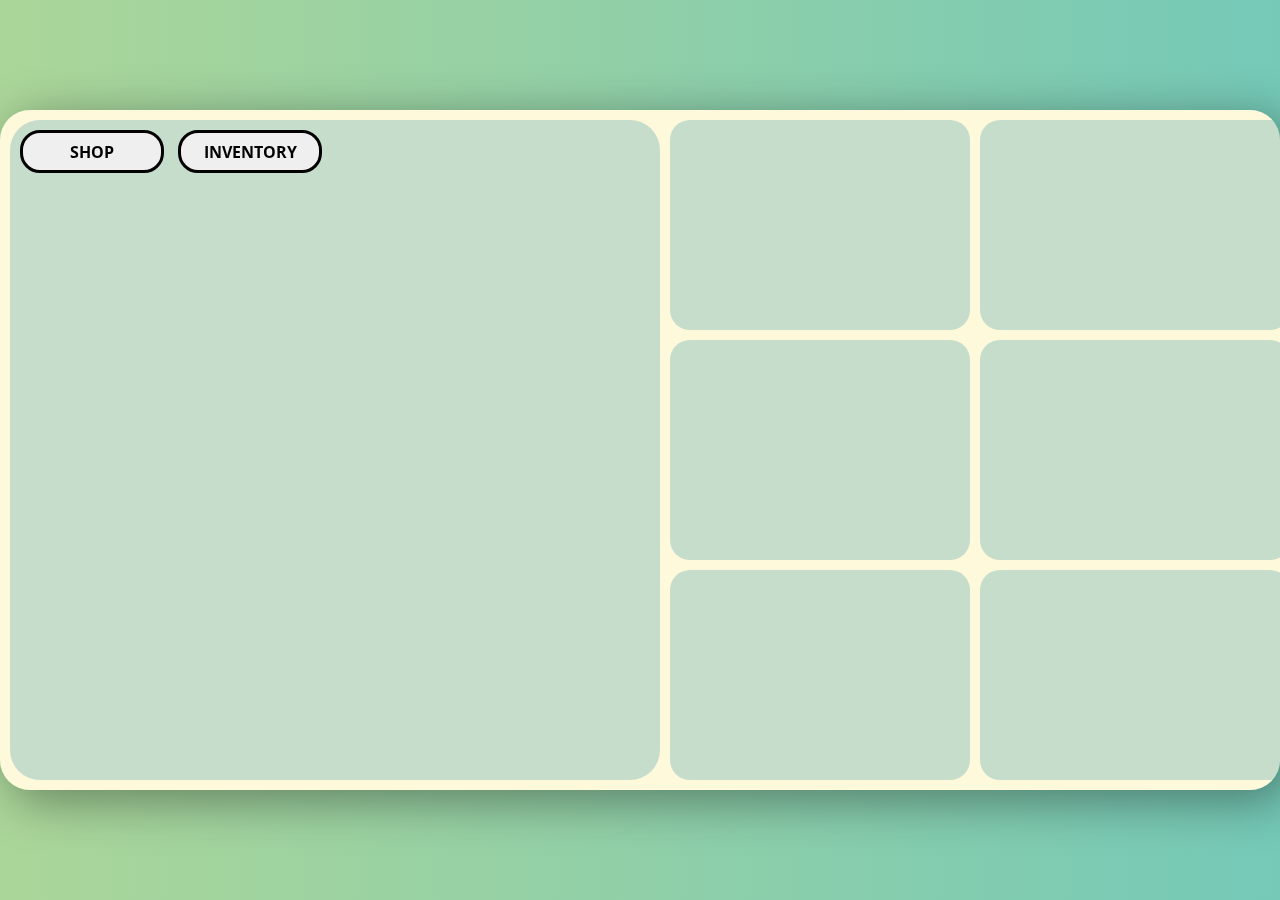
==== index.html @ 49b996ac "initialize repo" ====
<html lang="en">
<head>
    <meta charset="UTF-8">
    <meta name="viewport" content="width=device-width, initial-scale=1.0">
    <title>Prototype v2</title>
    <link rel="stylesheet" href="style.css">
    <style>
       
    </style>
</head>
<body>
    <div class="game-container">
        
        <div class="btn-container">
            <!-- SHOP -->
            <button id="openShop" class="button shop-btn">SHOP</button>
            <dialog id="shop">
                <!-- TOP -->
                <div class="top">
                    <div class="headline">
                        <h2 class="title">SHOP</h2>
                        <input type="search" class="search-bar" id="shop-search" name="shop-search" placeholder="Search.." autocomplete="off">
                        <h2 id="money">$9999</h2>
                    </div>

                    <div class="category-scroll">
                        <button id="caseFilter" class="button category-btn">Case</button>
                        <button id="moboFilter" class="button category-btn">Motherboard</button>
                        <button id="cpuFilter" class="button category-btn">CPU</button>
                        <button id="psuFilter" class="button category-btn">Power&nbsp;Supply</button>
                        <button id="ramFilter" class="button category-btn">Memory</button>
                        <button id="romFilter" class="button category-btn">Storage</button>
                        <button id="coolingFilter" class="button category-btn">Cooling</button>
                    </div>
                    <hr>
                </div>
                
                <!-- MIDDLE -->
                <div class="items-shop">

                </div>
                <!-- BOTTOM -->
                <div class="bottom">
                    <hr>
                    <div class="bottom-container">
                        <label for="quickBuy" class="quick-buy">
                            <input type="checkbox" id="quickBuy">Quick Buy
                        </label>
                        <button id="closeShop" class="button shop-btn">CLOSE</button>
                    </div>
                </div>
            </dialog> 


            <!-- INVENTORY -->
            <button id="openInv" class="button inv-btn">INVENTORY</button>
            <dialog id="inventory">
                <!-- TOP -->
                <div class="top">
                    <div class="headline">
                        <h2 class="title">INVENTORY</h2>
                        <input type="search" class="search-bar" id="inv-search" name="inv-search" placeholder="Search.." autocomplete="off">
                        <h2 id="money">$9999</h2>
                    </div>

                    <div class="category-scroll">
                        <button id="cpuFilter" class="button category-btn">CPU</button>
                        <button id="moboFilter" class="button category-btn">Motherboard</button>
                        <button id="psuFilter" class="button category-btn">Power&nbsp;Supply</button>
                        <button id="caseFilter" class="button category-btn">Case</button>
                        <button id="ramFilter" class="button category-btn">Memory</button>
                        <button id="romFilter" class="button category-btn">Storage</button>
                        <button id="coolingFilter" class="button category-btn">Cooling</button>

                    </div>
                    <hr>
                </div>

                <!-- MIDDLE -->
                <div class="items-inv">

                </div>
            
                <!-- BOTTOM -->
                <div class="bottom">
                    <hr>
                    <div class="bottom-container">
                        <label for="quickPlace" class="quick-place">
                            <input type="checkbox" id="quickPlace">Quick Place
                        </label>
                        <button id="closeInv" class="button inv-btn">CLOSE</button>
                    </div>
                </div>
            </dialog>
        </div>

        <!-- CANVAS -->
        <canvas></canvas>

        <!-- INFO DIALOG MODAL -->
        <dialog class="item-info"></dialog>
    </div>

    <script type="module" src="main.js"></script>
    <!-- <script src="./scripts/data.js"></script> -->
    <script>
    </script>
</body>
</html>
---- style.css ----
@import url('https://fonts.googleapis.com/css2?family=Open+Sans:ital,wght@0,300;0,400;0,500;0,600;0,700;0,800;1,300;1,400;1,500&display=swap');

:root {
    --blue: #334155;
    --light-lime: #abd699;
    --fresh-lemon: #ffe26a;
    --pastel-yellow: #fef9db;
    --teal: #75c9b7;
    --mint: #c7ddcc;
    --navy: #16123f;
}

::-webkit-scrollbar {
    width: 7px;
    height: 8px;
}

::-webkit-scrollbar-thumb {
    background: grey; 
    border-radius: 10px;
}

* {
    /* font-size: 15px; */
    font-size: 1rem;
    font-weight: bold;
    font-family: 'Open Sans', sans-serif;
}

body {
    background: linear-gradient(to right, var(--light-lime),var(--teal) );
    display: flex;
    justify-content: center;
    align-items: center;
    margin: 0;
    animation: fadeInAnimation ease 1s ;
    
}

.item-info {
    display: flex column;
}

.info-dialog {
    display: flex column;
}

.game-container {
    position: relative;
    overflow: auto;
    border-radius: 30px;
    box-shadow: 10px 10px 50px rgba(0, 0, 0, 0.4);
}

.content {
    width: 150px;
    height: 150px;
    /* margin:10px; */
    border: solid 1px black;
    border-radius: 10px;
    padding: 10px;
    position: relative;
    display: flex;
    justify-content: center;
    overflow: hidden;
    transition: transform 0.2s ease-in-out;
  
}
.content:hover {
    transform: scale(1.05);
    background: var(--mint)
}
.content:active {
    transform: scale(1);
}

.slider {
    width: 100%;
    height: 25%;
    position: absolute;
    top: 100%;
    background-color: #dce9e6;
    white-space: normal;
    text-align: center;
    transition: transform 0.3s ease-in-out
}
.content:hover .slider {
    transform: translateY(-100%);
}



/****************** SHOP AND INV MODALS *****************/

dialog{
    border-radius: 20px;   
    animation: fadeInAnimation ease .4s;
    animation-iteration-count: 1  ;
    animation-fill-mode: forwards;
}

#shop, #inventory{
    width: 580px;
    height: 550px;
    /* overflow: auto; */
    border: 3px solid black;
    padding: 0px;
}

.top {
    position: sticky;
    background-color: white;
    top: 0;
    z-index: 2;
    padding: 5px;
}

.headline {
    display: grid;
    grid-template-columns: 1fr 1fr 1fr;
    gap: 10px;
    padding: 10px 10px 0px ;
    overflow: auto;
} 

.title {
    text-align: center;
}

/* SEARCH BAR */
.search-bar {
    width: 300px;
    margin: 5px;
    border: none;
    border-radius: 50px;
    box-shadow: 0 0 5px 1px rgba(0, 0, 0, 0.3);
    padding: 0px 10;
}
.search-bar:focus {
    border: none;
}

.headline-right {
    justify-self: flex-end;
    margin-right: 20px;
    height: 100%;
}

#money {
    text-align: center;
}

.category-scroll {
    display: flex;
    margin-top: 5px;
    padding-bottom: 5px ;
    overflow: auto;
}

hr {
    margin: 10px 20px ; 
}  

.items-shop, .items-inv {
    display: grid;
    grid-template-columns: repeat(3, 1fr);
    grid-gap: 10px;
    overflow: auto;
    padding: 10px;
}

.bottom {
    position: sticky;
   
    background-color: white;
    bottom: -1;
    padding: 1px 5px 10px 5px;
}

.bottom-container {
    display: flex;
    justify-content: space-between;
    align-items: center;
}

/*******************************************************/

/* BUTTONS */

.btn-container {
    position: absolute;
    align-self: center;
    top: 5px;
    left: 5px;
    /* right: 0px; */
    margin: 10px;
}

.button {
    height: 2.7rem;
    width: 9rem;
    border: 3px solid black;
    border-radius: 20px;
    margin: 5px
}
.button:hover {
    background-color: var(--mint);
}

.category-btn {
    border: 1px solid var(--light-lime);
    padding: 0px 10px;
}


input[type="checkbox"] {
    margin: 0 10px;
}


/* ANIMATIONS */

@keyframes fadeInAnimation {
    0% {
        opacity: 0;
    }
    100% {
        opacity: 1;
      }
  }

/* MEDIA QUERIES */
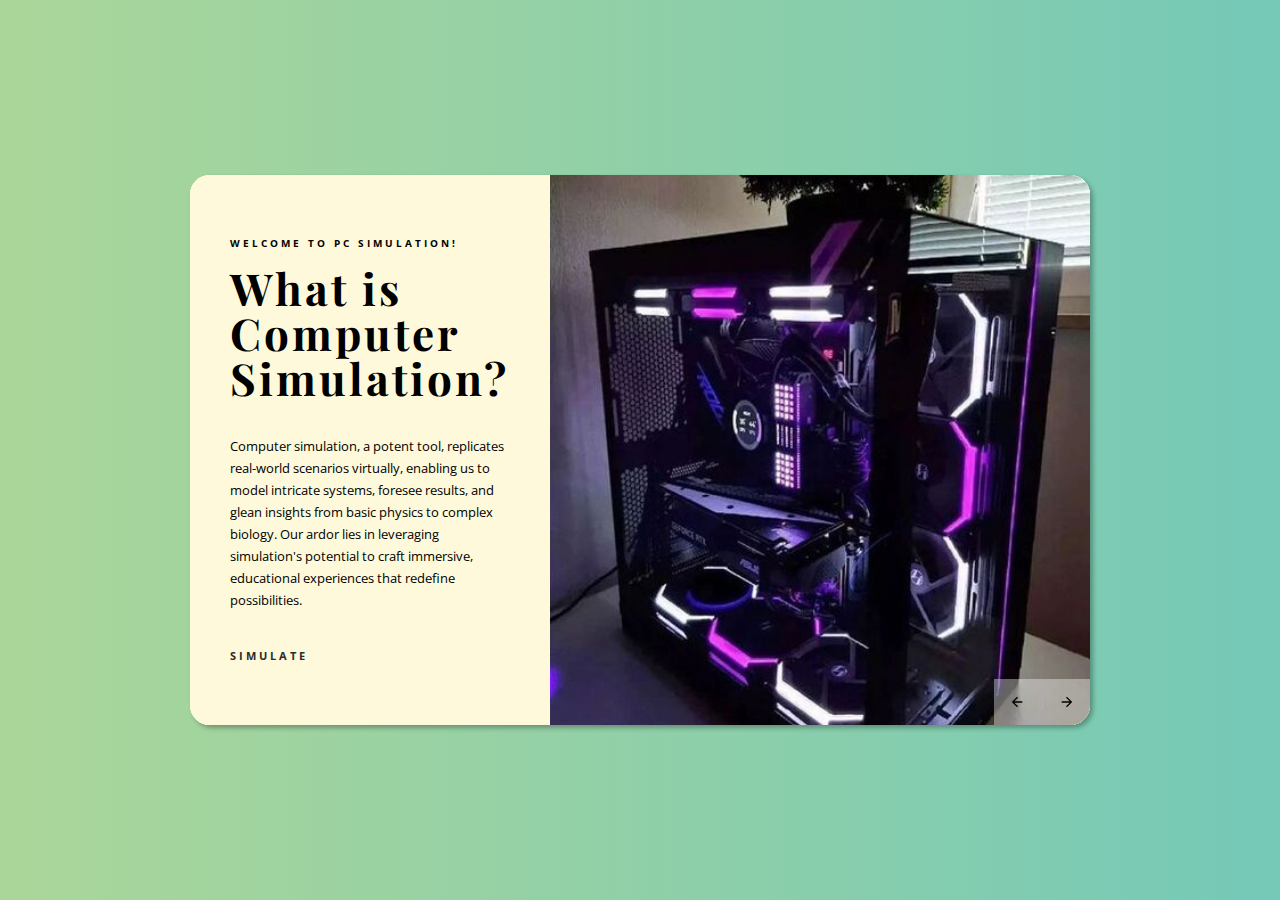
==== commit 2e3dfe0b: "fixed asset path finding" ====
--- a/index.html
+++ b/index.html
@@ -1,109 +1,88 @@
-<html lang="en">
+<!DOCTYPE html>
+<html>
 <head>
-    <meta charset="UTF-8">
-    <meta name="viewport" content="width=device-width, initial-scale=1.0">
-    <title>Prototype v2</title>
-    <link rel="stylesheet" href="style.css">
-    <style>
-       
-    </style>
+    <link rel="stylesheet" href="Landing Page/landingpagestyle.css">
+    <meta name="viewport" content="width=device-width, initial-scale=1">
 </head>
 <body>
-    <div class="game-container">
-        
-        <div class="btn-container">
-            <!-- SHOP -->
-            <button id="openShop" class="button shop-btn">SHOP</button>
-            <dialog id="shop">
-                <!-- TOP -->
-                <div class="top">
-                    <div class="headline">
-                        <h2 class="title">SHOP</h2>
-                        <input type="search" class="search-bar" id="shop-search" name="shop-search" placeholder="Search.." autocomplete="off">
-                        <h2 id="money">$9999</h2>
-                    </div>
-
-                    <div class="category-scroll">
-                        <button id="caseFilter" class="button category-btn">Case</button>
-                        <button id="moboFilter" class="button category-btn">Motherboard</button>
-                        <button id="cpuFilter" class="button category-btn">CPU</button>
-                        <button id="psuFilter" class="button category-btn">Power&nbsp;Supply</button>
-                        <button id="ramFilter" class="button category-btn">Memory</button>
-                        <button id="romFilter" class="button category-btn">Storage</button>
-                        <button id="coolingFilter" class="button category-btn">Cooling</button>
-                    </div>
-                    <hr>
-                </div>
-                
-                <!-- MIDDLE -->
-                <div class="items-shop">
-
-                </div>
-                <!-- BOTTOM -->
-                <div class="bottom">
-                    <hr>
-                    <div class="bottom-container">
-                        <label for="quickBuy" class="quick-buy">
-                            <input type="checkbox" id="quickBuy">Quick Buy
-                        </label>
-                        <button id="closeShop" class="button shop-btn">CLOSE</button>
-                    </div>
-                </div>
-            </dialog> 
-
-
-            <!-- INVENTORY -->
-            <button id="openInv" class="button inv-btn">INVENTORY</button>
-            <dialog id="inventory">
-                <!-- TOP -->
-                <div class="top">
-                    <div class="headline">
-                        <h2 class="title">INVENTORY</h2>
-                        <input type="search" class="search-bar" id="inv-search" name="inv-search" placeholder="Search.." autocomplete="off">
-                        <h2 id="money">$9999</h2>
-                    </div>
-
-                    <div class="category-scroll">
-                        <button id="cpuFilter" class="button category-btn">CPU</button>
-                        <button id="moboFilter" class="button category-btn">Motherboard</button>
-                        <button id="psuFilter" class="button category-btn">Power&nbsp;Supply</button>
-                        <button id="caseFilter" class="button category-btn">Case</button>
-                        <button id="ramFilter" class="button category-btn">Memory</button>
-                        <button id="romFilter" class="button category-btn">Storage</button>
-                        <button id="coolingFilter" class="button category-btn">Cooling</button>
-
-                    </div>
-                    <hr>
-                </div>
-
-                <!-- MIDDLE -->
-                <div class="items-inv">
-
-                </div>
-            
-                <!-- BOTTOM -->
-                <div class="bottom">
-                    <hr>
-                    <div class="bottom-container">
-                        <label for="quickPlace" class="quick-place">
-                            <input type="checkbox" id="quickPlace">Quick Place
-                        </label>
-                        <button id="closeInv" class="button inv-btn">CLOSE</button>
-                    </div>
-                </div>
-            </dialog>
+    <!-- Whole body of carousel with navigation buttons -->
+    <div class="carousel">
+        <div class="carousel__nav">
+            <span id="moveLeft" class="carousel__arrow">
+                <svg class="carousel__icon" width="24" height="24" viewBox="0 0 24 24">
+                    <path d="M20,11V13H8L13.5,18.5L12.08,19.92L4.16,12L12.08,4.08L13.5,5.5L8,11H20Z"></path>
+                    <!-- Left arrow SVG code -->
+                </svg>
+            </span>
+            <span id="moveRight" class="carousel__arrow">
+                <svg class="carousel__icon" width="24" height="24" viewBox="0 0 24 24">
+                    <path d="M4,11V13H16L10.5,18.5L11.92,19.92L19.84,12L11.92,4.08L10.5,5.5L16,11H4Z"></path>
+                    <!-- Right arrow SVG code -->
+                </svg>
+            </span>
         </div>
 
-        <!-- CANVAS -->
-        <canvas></canvas>
+        <!-- Content for carousel items -->
+        <div class="carousel-item carousel-item--1">
+            <div class="carousel-item__image"></div>
+            <div class="carousel-item__info">
+              <div class="carousel-item__container">
+              <h2 class="carousel-item__subtitle">WELCOME TO PC SIMULATION!</h2>
+              <h1 class="carousel-item__title">What is Computer Simulation?</h1>
+              <p class="carousel-item__description">Computer simulation, a potent tool, replicates real-world scenarios virtually, enabling us to model intricate systems, foresee results, and glean insights from basic physics to complex biology. Our ardor lies in leveraging simulation's potential to craft immersive, educational experiences that redefine possibilities.</p>
+              <a href="./simulator/index.html" class="carousel-item__btn">Simulate</a>
+                </div>
+            </div>
+          </div>
+          <div class="carousel-item carousel-item--2">
+            <div class="carousel-item__image"></div>
+            <div class="carousel-item__info">
+              <div class="carousel-item__container">
+              <h2 class="carousel-item__subtitle"></h2>
+              <h1 class="carousel-item__title">Explore Limitless Possibilities:</h1>
+              <p class="carousel-item__description">Immerse in a varied collection of simulations crafted for inspiration, education, and enjoyment. Uncover fluid dynamics' intricacies, revisit history's moments, and journey to limitless technological futures. Our simulations suit all interests and knowledge levels, welcoming students, educators, researchers, and enthusiasts.</p>
+              <a href="./simulator/index.html" class="carousel-item__btn">Simulate</a>
+                </div>
+            </div>
+          </div>
+            <div class="carousel-item carousel-item--3">
+            <div class="carousel-item__image"></div>
+            <div class="carousel-item__info">
+              <div class="carousel-item__container">
+              <h2 class="carousel-item__subtitle"></h2>
+              <h1 class="carousel-item__title">Empower Learning and Innovation:</h1>
+              <p class="carousel-item__description">PC Simulation: Where education and innovation converge. Our simulations transcend mere entertainment, serving as potent learning tools that cultivate critical thinking, problem-solving, and creativity. Unleash the potential of simulation-based learning, immersing yourself in interactive experiences that unravel intricate subjects.</p>
+              <a href="./simulator/index.html" class="carousel-item__btn">Simulate</a>
+                </div>
+            </div>
+          </div>
+          
+           <div class="carousel-item carousel-item--4">
+            <div class="carousel-item__image"></div>
+            <div class="carousel-item__info">
+              <div class="carousel-item__container">
+              <h2 class="carousel-item__subtitle"></h2>
+              <h1 class="carousel-item__title">Unleash Your Potential:</h1>
+              <p class="carousel-item__description">Elevate your knowledge through an individual-focused journey in computer simulation. Explore diverse facets, refine your insights, and expand your expertise, all driven by your personal dedication. Your path in this realm is a solitary yet rewarding pursuit of continuous growth.</p>
+              <a href="./simulator/index.html" class="carousel-item__btn">Simulate</a>
+                </div>
+            </div>
+          </div>
+          
+         <div class="carousel-item carousel-item--5">
+            <div class="carousel-item__image"></div>
+            <div class="carousel-item__info">
+              <div class="carousel-item__container">
+              <h2 class="carousel-item__subtitle"></h2>
+              <h1 class="carousel-item__title">Ready to Begin Your Journey?</h1>
+              <p class="carousel-item__description">Embrace limitless possibilities with computer simulation. Whether learning, exploring, or immersing in the digital realm, PC Simulation awaits. Fasten your seatbelt and embark on an unparalleled adventure.</p>
+              <a href="./simulator/index.html" class="carousel-item__btn">Simulate</a>
+                </div>
+            </div>
+          </div>
 
-        <!-- INFO DIALOG MODAL -->
-        <dialog class="item-info"></dialog>
-    </div>
-
-    <script type="module" src="main.js"></script>
-    <!-- <script src="./scripts/data.js"></script> -->
-    <script>
-    </script>
+    <!-- Include your own CSS and JavaScript files -->
+    <!-- <link rel="stylesheet" href="Landing Page/landingpagestyle.css"> -->
+    <script src="Landing Page/landscript.js"></script>
 </body>
 </html>--- a/Landing Page/landingpagestyle.css
+++ b/Landing Page/landingpagestyle.css
@@ -0,0 +1,222 @@
+@import url('https://fonts.googleapis.com/css?family=Playfair+Display:400,400i,700,700i,900,900i');
+
+@import url('https://fonts.googleapis.com/css?family=Open+Sans:300,300i,400,400i,600,600i,700,700i,800,800i');
+
+
+* {
+  box-sizing: border-box;
+}
+
+html, body {
+  margin: 0;
+  padding: 0;
+  width: 100%;
+  height: 100%;
+  display: flex;
+  display: -webkit-flex;
+  justify-content: center;
+  -webkit-justify-content: center;
+  align-items: center;
+  -webkit-align-items: center;
+}
+
+body {
+  background: linear-gradient(to right, #abd699,#75c9b7);
+}
+
+.carousel {
+  width: 100%;
+  height: 100%;
+  display: flex;
+  max-width: 900px;
+  max-height: 550px;   
+  overflow: hidden;
+  position: relative;
+  box-shadow: 3px 3px 5px rgba(0, 0, 0, 0.3);  
+  border-radius: 20px;
+}
+
+.carousel-item {
+  visibility:visible;
+  display: flex;
+  width: 100%;
+  height: 100%;
+  align-items: center;
+  justify-content: flex-end;
+  -webkit-align-items: center;
+  -webkit-justify-content: flex-end;
+  position: relative;
+  background: #fef9db;;
+  flex-shrink: 0;
+  -webkit-flex-shrink: 0;
+  position: absolute;
+  z-index: 0;
+  transition: 0.6s all linear;
+}
+
+.carousel-item__info {
+  height: 100%;
+  display: flex;
+  justify-content: center;
+  flex-direction: column;
+  
+  display: -webkit-flex;
+  -webkit-justify-content: center;
+  -webkit-flex-direction: column;
+  
+  order: 1;
+  left: 0;
+  margin: auto;
+  padding: 0 40px;
+  width: 40%;
+
+}
+
+.carousel-item__image {
+  width: 60%;
+  height: 100%;
+  order: 2;
+  align-self: flex-end;
+  flex-basis: 60%;
+  -webkit-order: 2;
+  -webkit-align-self: flex-end;
+  -webkit-flex-basis: 60%;
+  background-position: center;
+  background-repeat: no-repeat;
+  background-size: cover;
+  position:relative;
+  transform: translateX(100%);
+  transition: 0.6s all ease-in-out;
+}
+
+.carousel-item__subtitle {
+    font-family: 'Open Sans', sans-serif;
+    letter-spacing: 3px;
+    font-size: 10px;
+    text-transform: uppercase;
+    margin: 0;
+    color: #000000;    
+    font-weight: 700;
+    transform: translateY(25%);
+    opacity: 0;
+    visibility: hidden;
+    transition: 0.4s all ease-in-out;
+}
+
+.carousel-item__title {
+    margin: 15px 0 0 0;
+    font-family: 'Playfair Display', serif;
+    font-size: 44px;
+    line-height: 45px;
+    letter-spacing: 3px;
+    font-weight: 700;
+    color: #000000;
+    transform: translateY(25%);
+    opacity: 0;
+    visibility: hidden;
+    transition: 0.6s all ease-in-out;
+}
+
+.carousel-item__description {
+    transform: translateY(25%);
+    opacity: 0;
+    visibility: hidden;
+    transition: 0.6s all ease-in-out;
+    margin-top: 35px;
+    font-family: 'Open Sans', sans-serif;
+    font-size: 13px;
+    color: #000000;
+    line-height: 22px;
+    margin-bottom: 35px;
+}
+
+.carousel-item--1 .carousel-item__image{
+  background-image: url('1st_image.jpg');
+}
+
+.carousel-item--2 .carousel-item__image{
+  background-image: url('2nd_image.jpg');
+}
+
+.carousel-item--3 .carousel-item__image{
+  background-image: url('3rd_image.jpg');
+}
+
+.carousel-item--4 .carousel-item__image{
+  background-image: url('4th_image.jpg');
+}
+
+.carousel-item--5 .carousel-item__image{
+  background-image: url('5th_image.jpg');
+}
+
+.carousel-item__btn {
+  width: 35%;
+  color: #2b2b2b;
+  font-family: 'Open Sans', sans-serif;
+  letter-spacing: 3px;
+  font-size: 11px;
+  text-transform: uppercase;
+  margin: 0;
+  width: 35%;
+  font-weight: 700;
+  text-decoration: none;
+  transform: translateY(25%);
+  opacity: 0;
+  visibility: hidden;
+  transition: 0.6s all ease-in-out;
+}
+
+.carousel__nav {
+  position: absolute;
+  right: 0;
+  z-index: 2;
+  background-color: #fff;
+  bottom: 0;
+  background-color: rgba(255, 255, 255, 0.377);
+}
+
+.carousel__icon {
+  display: inline-block;
+  vertical-align: middle;
+  width: 16px;
+  fill: #000000;
+}
+
+.carousel__arrow {
+  cursor: pointer;
+  display: inline-block;
+  padding: 11px 15px;
+  position: relative;
+}
+
+.carousel__arrow:nth-child(1):after {
+  content:'';
+  right: -3px;
+  position: absolute;
+  width: 1px;
+  background-color: #b0b0b0;
+  height: 14px;
+  top: 50%;
+  margin-top: -7px;
+}
+
+.active{
+   z-index: 1;
+  display: flex;
+  visibility:visible;
+}
+
+.active .carousel-item__subtitle, .active .carousel-item__title, .active .carousel-item__description,.active .carousel-item__btn{
+  transform: translateY(0);
+  opacity: 1;
+  transition: 0.6s all ease-in-out;
+  visibility: visible;
+}
+
+
+
+.active .carousel-item__image{ 
+transition: 0.6s all ease-in-out;
+transform: translateX(0);
+}
--- a/Landing Page/landingpagestyle.css
+++ b/Landing Page/landingpagestyle.css
@@ -0,0 +1,222 @@
+@import url('https://fonts.googleapis.com/css?family=Playfair+Display:400,400i,700,700i,900,900i');
+
+@import url('https://fonts.googleapis.com/css?family=Open+Sans:300,300i,400,400i,600,600i,700,700i,800,800i');
+
+
+* {
+  box-sizing: border-box;
+}
+
+html, body {
+  margin: 0;
+  padding: 0;
+  width: 100%;
+  height: 100%;
+  display: flex;
+  display: -webkit-flex;
+  justify-content: center;
+  -webkit-justify-content: center;
+  align-items: center;
+  -webkit-align-items: center;
+}
+
+body {
+  background: linear-gradient(to right, #abd699,#75c9b7);
+}
+
+.carousel {
+  width: 100%;
+  height: 100%;
+  display: flex;
+  max-width: 900px;
+  max-height: 550px;   
+  overflow: hidden;
+  position: relative;
+  box-shadow: 3px 3px 5px rgba(0, 0, 0, 0.3);  
+  border-radius: 20px;
+}
+
+.carousel-item {
+  visibility:visible;
+  display: flex;
+  width: 100%;
+  height: 100%;
+  align-items: center;
+  justify-content: flex-end;
+  -webkit-align-items: center;
+  -webkit-justify-content: flex-end;
+  position: relative;
+  background: #fef9db;;
+  flex-shrink: 0;
+  -webkit-flex-shrink: 0;
+  position: absolute;
+  z-index: 0;
+  transition: 0.6s all linear;
+}
+
+.carousel-item__info {
+  height: 100%;
+  display: flex;
+  justify-content: center;
+  flex-direction: column;
+  
+  display: -webkit-flex;
+  -webkit-justify-content: center;
+  -webkit-flex-direction: column;
+  
+  order: 1;
+  left: 0;
+  margin: auto;
+  padding: 0 40px;
+  width: 40%;
+
+}
+
+.carousel-item__image {
+  width: 60%;
+  height: 100%;
+  order: 2;
+  align-self: flex-end;
+  flex-basis: 60%;
+  -webkit-order: 2;
+  -webkit-align-self: flex-end;
+  -webkit-flex-basis: 60%;
+  background-position: center;
+  background-repeat: no-repeat;
+  background-size: cover;
+  position:relative;
+  transform: translateX(100%);
+  transition: 0.6s all ease-in-out;
+}
+
+.carousel-item__subtitle {
+    font-family: 'Open Sans', sans-serif;
+    letter-spacing: 3px;
+    font-size: 10px;
+    text-transform: uppercase;
+    margin: 0;
+    color: #000000;    
+    font-weight: 700;
+    transform: translateY(25%);
+    opacity: 0;
+    visibility: hidden;
+    transition: 0.4s all ease-in-out;
+}
+
+.carousel-item__title {
+    margin: 15px 0 0 0;
+    font-family: 'Playfair Display', serif;
+    font-size: 44px;
+    line-height: 45px;
+    letter-spacing: 3px;
+    font-weight: 700;
+    color: #000000;
+    transform: translateY(25%);
+    opacity: 0;
+    visibility: hidden;
+    transition: 0.6s all ease-in-out;
+}
+
+.carousel-item__description {
+    transform: translateY(25%);
+    opacity: 0;
+    visibility: hidden;
+    transition: 0.6s all ease-in-out;
+    margin-top: 35px;
+    font-family: 'Open Sans', sans-serif;
+    font-size: 13px;
+    color: #000000;
+    line-height: 22px;
+    margin-bottom: 35px;
+}
+
+.carousel-item--1 .carousel-item__image{
+  background-image: url('1st_image.jpg');
+}
+
+.carousel-item--2 .carousel-item__image{
+  background-image: url('2nd_image.jpg');
+}
+
+.carousel-item--3 .carousel-item__image{
+  background-image: url('3rd_image.jpg');
+}
+
+.carousel-item--4 .carousel-item__image{
+  background-image: url('4th_image.jpg');
+}
+
+.carousel-item--5 .carousel-item__image{
+  background-image: url('5th_image.jpg');
+}
+
+.carousel-item__btn {
+  width: 35%;
+  color: #2b2b2b;
+  font-family: 'Open Sans', sans-serif;
+  letter-spacing: 3px;
+  font-size: 11px;
+  text-transform: uppercase;
+  margin: 0;
+  width: 35%;
+  font-weight: 700;
+  text-decoration: none;
+  transform: translateY(25%);
+  opacity: 0;
+  visibility: hidden;
+  transition: 0.6s all ease-in-out;
+}
+
+.carousel__nav {
+  position: absolute;
+  right: 0;
+  z-index: 2;
+  background-color: #fff;
+  bottom: 0;
+  background-color: rgba(255, 255, 255, 0.377);
+}
+
+.carousel__icon {
+  display: inline-block;
+  vertical-align: middle;
+  width: 16px;
+  fill: #000000;
+}
+
+.carousel__arrow {
+  cursor: pointer;
+  display: inline-block;
+  padding: 11px 15px;
+  position: relative;
+}
+
+.carousel__arrow:nth-child(1):after {
+  content:'';
+  right: -3px;
+  position: absolute;
+  width: 1px;
+  background-color: #b0b0b0;
+  height: 14px;
+  top: 50%;
+  margin-top: -7px;
+}
+
+.active{
+   z-index: 1;
+  display: flex;
+  visibility:visible;
+}
+
+.active .carousel-item__subtitle, .active .carousel-item__title, .active .carousel-item__description,.active .carousel-item__btn{
+  transform: translateY(0);
+  opacity: 1;
+  transition: 0.6s all ease-in-out;
+  visibility: visible;
+}
+
+
+
+.active .carousel-item__image{ 
+transition: 0.6s all ease-in-out;
+transform: translateX(0);
+}
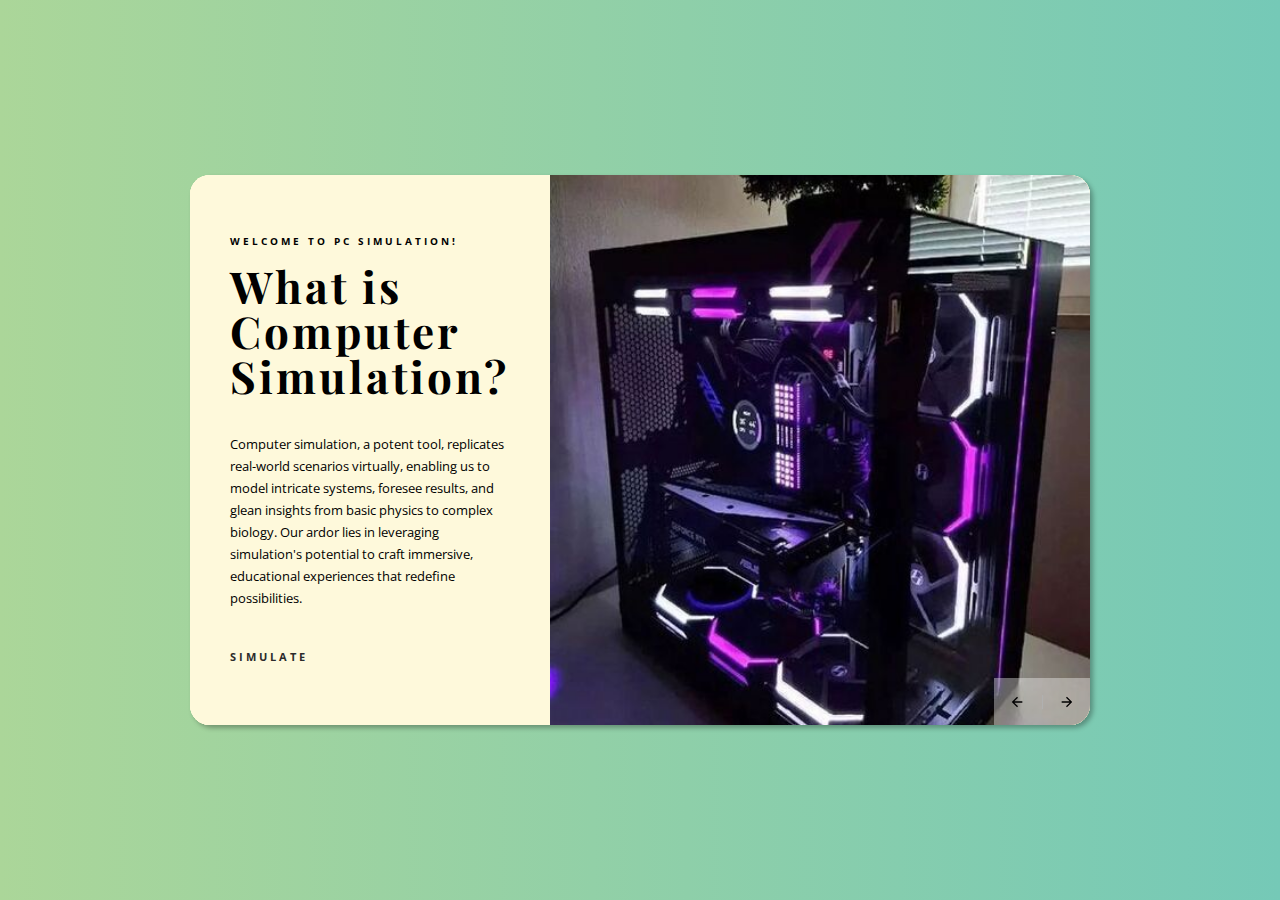
==== commit cf61b552: "created mode select" ====
--- a/index.html
+++ b/index.html
@@ -2,87 +2,122 @@
 <html>
 <head>
     <link rel="stylesheet" href="Landing Page/landingpagestyle.css">
+    <link rel="stylesheet" href="Landing Page/mode.css">
+    <!-- <link rel="icon" href="favicon.png" type="image/x-icon"> -->
     <meta name="viewport" content="width=device-width, initial-scale=1">
 </head>
 <body>
-    <!-- Whole body of carousel with navigation buttons -->
-    <div class="carousel">
-        <div class="carousel__nav">
-            <span id="moveLeft" class="carousel__arrow">
-                <svg class="carousel__icon" width="24" height="24" viewBox="0 0 24 24">
-                    <path d="M20,11V13H8L13.5,18.5L12.08,19.92L4.16,12L12.08,4.08L13.5,5.5L8,11H20Z"></path>
-                    <!-- Left arrow SVG code -->
-                </svg>
-            </span>
-            <span id="moveRight" class="carousel__arrow">
-                <svg class="carousel__icon" width="24" height="24" viewBox="0 0 24 24">
-                    <path d="M4,11V13H16L10.5,18.5L11.92,19.92L19.84,12L11.92,4.08L10.5,5.5L16,11H4Z"></path>
-                    <!-- Right arrow SVG code -->
-                </svg>
-            </span>
+  <!-- Whole body of carousel with navigation buttons -->
+  <div class="carousel">
+    <div class="carousel__nav">
+        <span id="moveLeft" class="carousel__arrow">
+            <svg class="carousel__icon" width="24" height="24" viewBox="0 0 24 24">
+                <path d="M20,11V13H8L13.5,18.5L12.08,19.92L4.16,12L12.08,4.08L13.5,5.5L8,11H20Z"></path>
+                <!-- Left arrow SVG code -->
+            </svg>
+        </span>
+        <span id="moveRight" class="carousel__arrow">
+            <svg class="carousel__icon" width="24" height="24" viewBox="0 0 24 24">
+                <path d="M4,11V13H16L10.5,18.5L11.92,19.92L19.84,12L11.92,4.08L10.5,5.5L16,11H4Z"></path>
+                <!-- Right arrow SVG code -->
+            </svg>
+        </span>
+    </div>
+
+    <!-- Content for carousel items -->
+    <div class="carousel-item carousel-item--1">
+        <div class="carousel-item__image"></div>
+        <div class="carousel-item__info">
+          <div class="carousel-item__container">
+          <h2 class="carousel-item__subtitle">WELCOME TO PC SIMULATION!</h2>
+          <h1 class="carousel-item__title">What is Computer Simulation?</h1>
+          <p class="carousel-item__description">Computer simulation, a potent tool, replicates real-world scenarios virtually, enabling us to model intricate systems, foresee results, and glean insights from basic physics to complex biology. Our ardor lies in leveraging simulation's potential to craft immersive, educational experiences that redefine possibilities.</p>
+          <a class="carousel-item__btn">Simulate</a>
+            </div>
         </div>
+      </div>
 
-        <!-- Content for carousel items -->
-        <div class="carousel-item carousel-item--1">
-            <div class="carousel-item__image"></div>
-            <div class="carousel-item__info">
-              <div class="carousel-item__container">
-              <h2 class="carousel-item__subtitle">WELCOME TO PC SIMULATION!</h2>
-              <h1 class="carousel-item__title">What is Computer Simulation?</h1>
-              <p class="carousel-item__description">Computer simulation, a potent tool, replicates real-world scenarios virtually, enabling us to model intricate systems, foresee results, and glean insights from basic physics to complex biology. Our ardor lies in leveraging simulation's potential to craft immersive, educational experiences that redefine possibilities.</p>
-              <a href="./simulator/index.html" class="carousel-item__btn">Simulate</a>
-                </div>
+      <div class="carousel-item carousel-item--2">
+        <div class="carousel-item__image"></div>
+        <div class="carousel-item__info">
+          <div class="carousel-item__container">
+          <h2 class="carousel-item__subtitle">WELCOME TO PC SIMULATION!</h2>
+          <h1 class="carousel-item__title">Explore Limitless Possibilities:</h1>
+          <p class="carousel-item__description">Immerse in a varied collection of simulations crafted for inspiration, education, and enjoyment. Uncover fluid dynamics' intricacies, revisit history's moments, and journey to limitless technological futures. Our simulations suit all interests and knowledge levels, welcoming students, educators, researchers, and enthusiasts.</p>
+          <a class="carousel-item__btn">Simulate</a>
             </div>
-          </div>
-          <div class="carousel-item carousel-item--2">
-            <div class="carousel-item__image"></div>
-            <div class="carousel-item__info">
-              <div class="carousel-item__container">
-              <h2 class="carousel-item__subtitle"></h2>
-              <h1 class="carousel-item__title">Explore Limitless Possibilities:</h1>
-              <p class="carousel-item__description">Immerse in a varied collection of simulations crafted for inspiration, education, and enjoyment. Uncover fluid dynamics' intricacies, revisit history's moments, and journey to limitless technological futures. Our simulations suit all interests and knowledge levels, welcoming students, educators, researchers, and enthusiasts.</p>
-              <a href="./simulator/index.html" class="carousel-item__btn">Simulate</a>
-                </div>
+        </div>
+      </div>
+
+      <div class="carousel-item carousel-item--3">
+        <div class="carousel-item__image"></div>
+        <div class="carousel-item__info">
+          <div class="carousel-item__container">
+          <h2 class="carousel-item__subtitle">WELCOME TO PC SIMULATION!</h2>
+          <h1 class="carousel-item__title">Empower Learning and Innovation:</h1>
+          <p class="carousel-item__description">PC Simulation: Where education and innovation converge. Our simulations transcend mere entertainment, serving as potent learning tools that cultivate critical thinking, problem-solving, and creativity. Unleash the potential of simulation-based learning, immersing yourself in interactive experiences that unravel intricate subjects.</p>
+          <a class="carousel-item__btn">Simulate</a>
             </div>
-          </div>
-            <div class="carousel-item carousel-item--3">
-            <div class="carousel-item__image"></div>
-            <div class="carousel-item__info">
-              <div class="carousel-item__container">
-              <h2 class="carousel-item__subtitle"></h2>
-              <h1 class="carousel-item__title">Empower Learning and Innovation:</h1>
-              <p class="carousel-item__description">PC Simulation: Where education and innovation converge. Our simulations transcend mere entertainment, serving as potent learning tools that cultivate critical thinking, problem-solving, and creativity. Unleash the potential of simulation-based learning, immersing yourself in interactive experiences that unravel intricate subjects.</p>
-              <a href="./simulator/index.html" class="carousel-item__btn">Simulate</a>
-                </div>
+        </div>
+      </div>
+        
+      <div class="carousel-item carousel-item--4">
+        <div class="carousel-item__image"></div>
+        <div class="carousel-item__info">
+          <div class="carousel-item__container">
+          <h2 class="carousel-item__subtitle">WELCOME TO PC SIMULATION!</h2>
+          <h1 class="carousel-item__title">Unleash Your Potential:</h1>
+          <p class="carousel-item__description">Elevate your knowledge through an individual-focused journey in computer simulation. Explore diverse facets, refine your insights, and expand your expertise, all driven by your personal dedication. Your path in this realm is a solitary yet rewarding pursuit of continuous growth.</p>
+          <a class="carousel-item__btn">Simulate</a>
             </div>
-          </div>
-          
-           <div class="carousel-item carousel-item--4">
-            <div class="carousel-item__image"></div>
-            <div class="carousel-item__info">
-              <div class="carousel-item__container">
-              <h2 class="carousel-item__subtitle"></h2>
-              <h1 class="carousel-item__title">Unleash Your Potential:</h1>
-              <p class="carousel-item__description">Elevate your knowledge through an individual-focused journey in computer simulation. Explore diverse facets, refine your insights, and expand your expertise, all driven by your personal dedication. Your path in this realm is a solitary yet rewarding pursuit of continuous growth.</p>
-              <a href="./simulator/index.html" class="carousel-item__btn">Simulate</a>
-                </div>
-            </div>
-          </div>
-          
-         <div class="carousel-item carousel-item--5">
-            <div class="carousel-item__image"></div>
-            <div class="carousel-item__info">
-              <div class="carousel-item__container">
-              <h2 class="carousel-item__subtitle"></h2>
-              <h1 class="carousel-item__title">Ready to Begin Your Journey?</h1>
-              <p class="carousel-item__description">Embrace limitless possibilities with computer simulation. Whether learning, exploring, or immersing in the digital realm, PC Simulation awaits. Fasten your seatbelt and embark on an unparalleled adventure.</p>
-              <a href="./simulator/index.html" class="carousel-item__btn">Simulate</a>
-                </div>
-            </div>
-          </div>
+        </div>
+      </div>
+        
+      <div class="carousel-item carousel-item--5">
+        <div class="carousel-item__image"></div>
+        <div class="carousel-item__info">
+          <div class="carousel-item__container">
+          <h2 class="carousel-item__subtitle">WELCOME TO PC SIMULATION!</h2>
+          <h1 class="carousel-item__title">Ready to Begin Your Journey?</h1>
+          <p class="carousel-item__description">Embrace limitless possibilities with computer simulation. Whether learning, exploring, or immersing in the digital realm, PC Simulation awaits. Fasten your seatbelt and embark on an unparalleled adventure.</p>
+          <a class="carousel-item__btn">Simulate</a>
+        </div>
+      </div>
+    </div>
+  </div>
 
-    <!-- Include your own CSS and JavaScript files -->
-    <!-- <link rel="stylesheet" href="Landing Page/landingpagestyle.css"> -->
-    <script src="Landing Page/landscript.js"></script>
+  <!-- overlay -->
+  <div class="overlay"></div>
+
+  <!-- MODE SELECT -->
+  <div class="mode-select-modal">
+    <!-- header -->
+    <h1 class="mode-header">MODE SELECT</h1>
+
+    <!-- MODES -->
+    <div class="modes-container"> 
+      <!-- Tutorial Mode -->
+      <div class="mode">
+        <div class="mode-image">
+          <img src="Landing Page/assets/BuildPC.jpg">
+        </div>
+        
+        <h1>Tutorial Mode</h1>
+        <img class="mode-icon" src="Landing Page/assets/stock/2.png" alt="">
+      </div>
+
+      <!-- Free Build Moed -->
+      <div class="mode">
+        <div class="mode-image">
+          <img src="Landing Page/assets/5th_image.jpg">
+        </div>
+        <h1>Free Build Mode</h1>
+        <img class="mode-icon fr" src="Landing Page/assets/stock/1.png" alt="">
+      </div>
+    </div>
+  </div>
+
+  <script src="Landing Page/landscript.js"></script>
+  <script src="Landing Page/mode.js"></script>
 </body>
 </html>--- a/Landing Page/landingpagestyle.css
+++ b/Landing Page/landingpagestyle.css
@@ -1,7 +1,6 @@
 @import url('https://fonts.googleapis.com/css?family=Playfair+Display:400,400i,700,700i,900,900i');
 
 @import url('https://fonts.googleapis.com/css?family=Open+Sans:300,300i,400,400i,600,600i,700,700i,800,800i');
-
 
 * {
   box-sizing: border-box;
@@ -90,64 +89,64 @@
 }
 
 .carousel-item__subtitle {
-    font-family: 'Open Sans', sans-serif;
-    letter-spacing: 3px;
-    font-size: 10px;
-    text-transform: uppercase;
-    margin: 0;
-    color: #000000;    
-    font-weight: 700;
-    transform: translateY(25%);
-    opacity: 0;
-    visibility: hidden;
-    transition: 0.4s all ease-in-out;
+  font-family: 'Open Sans', sans-serif;
+  letter-spacing: 3px;
+  font-size: 10px;
+  text-transform: uppercase;
+  margin: 0;
+  color: #000000;    
+  font-weight: 700;
+  transform: translateY(25%);
+  opacity: 0;
+  visibility: hidden;
+  transition: 0.4s all ease-in-out;
 }
 
 .carousel-item__title {
-    margin: 15px 0 0 0;
-    font-family: 'Playfair Display', serif;
-    font-size: 44px;
-    line-height: 45px;
-    letter-spacing: 3px;
-    font-weight: 700;
-    color: #000000;
-    transform: translateY(25%);
-    opacity: 0;
-    visibility: hidden;
-    transition: 0.6s all ease-in-out;
+  margin: 15px 0 0 0;
+  font-family: 'Playfair Display', serif;
+  font-size: 44px;
+  line-height: 45px;
+  letter-spacing: 3px;
+  font-weight: 700;
+  color: #000000;
+  transform: translateY(25%);
+  opacity: 0;
+  visibility: hidden;
+  transition: 0.6s all ease-in-out;
 }
 
 .carousel-item__description {
-    transform: translateY(25%);
-    opacity: 0;
-    visibility: hidden;
-    transition: 0.6s all ease-in-out;
-    margin-top: 35px;
-    font-family: 'Open Sans', sans-serif;
-    font-size: 13px;
-    color: #000000;
-    line-height: 22px;
-    margin-bottom: 35px;
+  transform: translateY(25%);
+  opacity: 0;
+  visibility: hidden;
+  transition: 0.6s all ease-in-out;
+  margin-top: 35px;
+  font-family: 'Open Sans', sans-serif;
+  font-size: 13px;
+  color: #000000;
+  line-height: 22px;
+  margin-bottom: 35px;
 }
 
 .carousel-item--1 .carousel-item__image{
-  background-image: url('1st_image.jpg');
-}
-
-.carousel-item--2 .carousel-item__image{
-  background-image: url('2nd_image.jpg');
+  background-image: url('./assets/1st_image.jpg');
+}
+
+.carousel-item--2 .carousel-item__image{  
+  background-image: url('./assets/2nd_image.jpg');
 }
 
 .carousel-item--3 .carousel-item__image{
-  background-image: url('3rd_image.jpg');
+  background-image: url('./assets/3rd_image.jpg');
 }
 
 .carousel-item--4 .carousel-item__image{
-  background-image: url('4th_image.jpg');
+  background-image: url('./assets/4th_image.jpg');
 }
 
 .carousel-item--5 .carousel-item__image{
-  background-image: url('5th_image.jpg');
+  background-image: url('./assets/5th_image.jpg');
 }
 
 .carousel-item__btn {
@@ -157,7 +156,7 @@
   letter-spacing: 3px;
   font-size: 11px;
   text-transform: uppercase;
-  margin: 0;
+  /* margin: 0; */
   width: 35%;
   font-weight: 700;
   text-decoration: none;
@@ -214,8 +213,6 @@
   visibility: visible;
 }
 
-
-
 .active .carousel-item__image{ 
 transition: 0.6s all ease-in-out;
 transform: translateX(0);
--- a/Landing Page/mode.css
+++ b/Landing Page/mode.css
@@ -0,0 +1,124 @@
+@import url('https://fonts.googleapis.com/css2?family=Open+Sans:ital,wght@0,300;0,400;0,500;0,600;0,700;0,800;1,300;1,400;1,500&display=swap');
+
+:root {
+    --blue: #334155;
+    --light-lime: #abd699;
+    --fresh-lemon: #ffe26a;
+    --pastel-yellow: #fef9db;
+    --teal: #75c9b7;
+    --mint: #c7ddcc;
+    --navy: #16123f;
+}
+
+* {
+    font-family: 'Open Sans', sans-serif;
+} 
+
+.carousel-item__btn {
+    cursor: pointer;
+}
+
+.z-5 {
+    z-index: 5;
+}
+
+.overlay {
+    width: 100vw;
+    height: 100vh;
+    background: linear-gradient(to right, var(--light-lime),var(--teal));
+    /* background-color: black; */
+    filter: brightness(25%);
+    position: fixed;
+    opacity: 0.7; /* Set opacity to 70% */
+    z-index: 1;
+    display: none;
+}
+
+.mode-select-modal {
+    width: 100vw;
+    height: 100vh;
+    z-index: 6;
+    position: fixed;
+    display: none;
+    flex-direction: column;
+    justify-content: center;
+    align-items: center;
+    /* background-color: var(--teal); */
+    
+    /* border-radius: 20px; */
+    padding: 10px;
+
+    animation: fadeInAnimation ease 1s;
+}
+
+.mode-header {
+    color: black;
+    color: white;
+    position: relative;
+    bottom: 80px;
+
+    font-weight: 600;
+
+    letter-spacing: 3px;
+}
+
+.modes-container {
+    display: flex;
+    gap: 10vw;
+    margin-top: 20px;
+}
+
+.mode {
+    width: 300px;
+    height: 450px;
+    display: flex;
+    flex-direction: column;
+    align-items: center;
+    background: linear-gradient(to right, var(--light-lime),var(--teal));
+
+    /* border: 5px solid black; */
+    border-radius: 30px;
+    padding: 40px 0 0 0;
+
+    transition: transform 0.3s ease-in-out;
+    transform: scale(1);
+}
+.mode:hover {
+    transform: scale(1.2);
+}
+
+.mode-image {
+    width: 80%;
+
+    border: 3px solid black;
+    border-radius: 10px;
+
+    overflow: hidden;
+}
+.mode-image img {
+    width: 100%;
+    height: 100%;
+}
+
+.mode-icon {
+    width: 80px;
+    height: 100px;
+    position: relative;
+    top: 40px;
+}
+
+.fr {
+    margin: -9px;
+    width: 55px;
+    height: 100px;
+    top: 25px
+}
+
+
+/* ANIMATIONS */
+@keyframes fadeInAnimation {
+    0% { opacity: 0; }
+    100% {
+        opacity: 1; /* Set to the same opacity as in .overlay */
+    }
+}